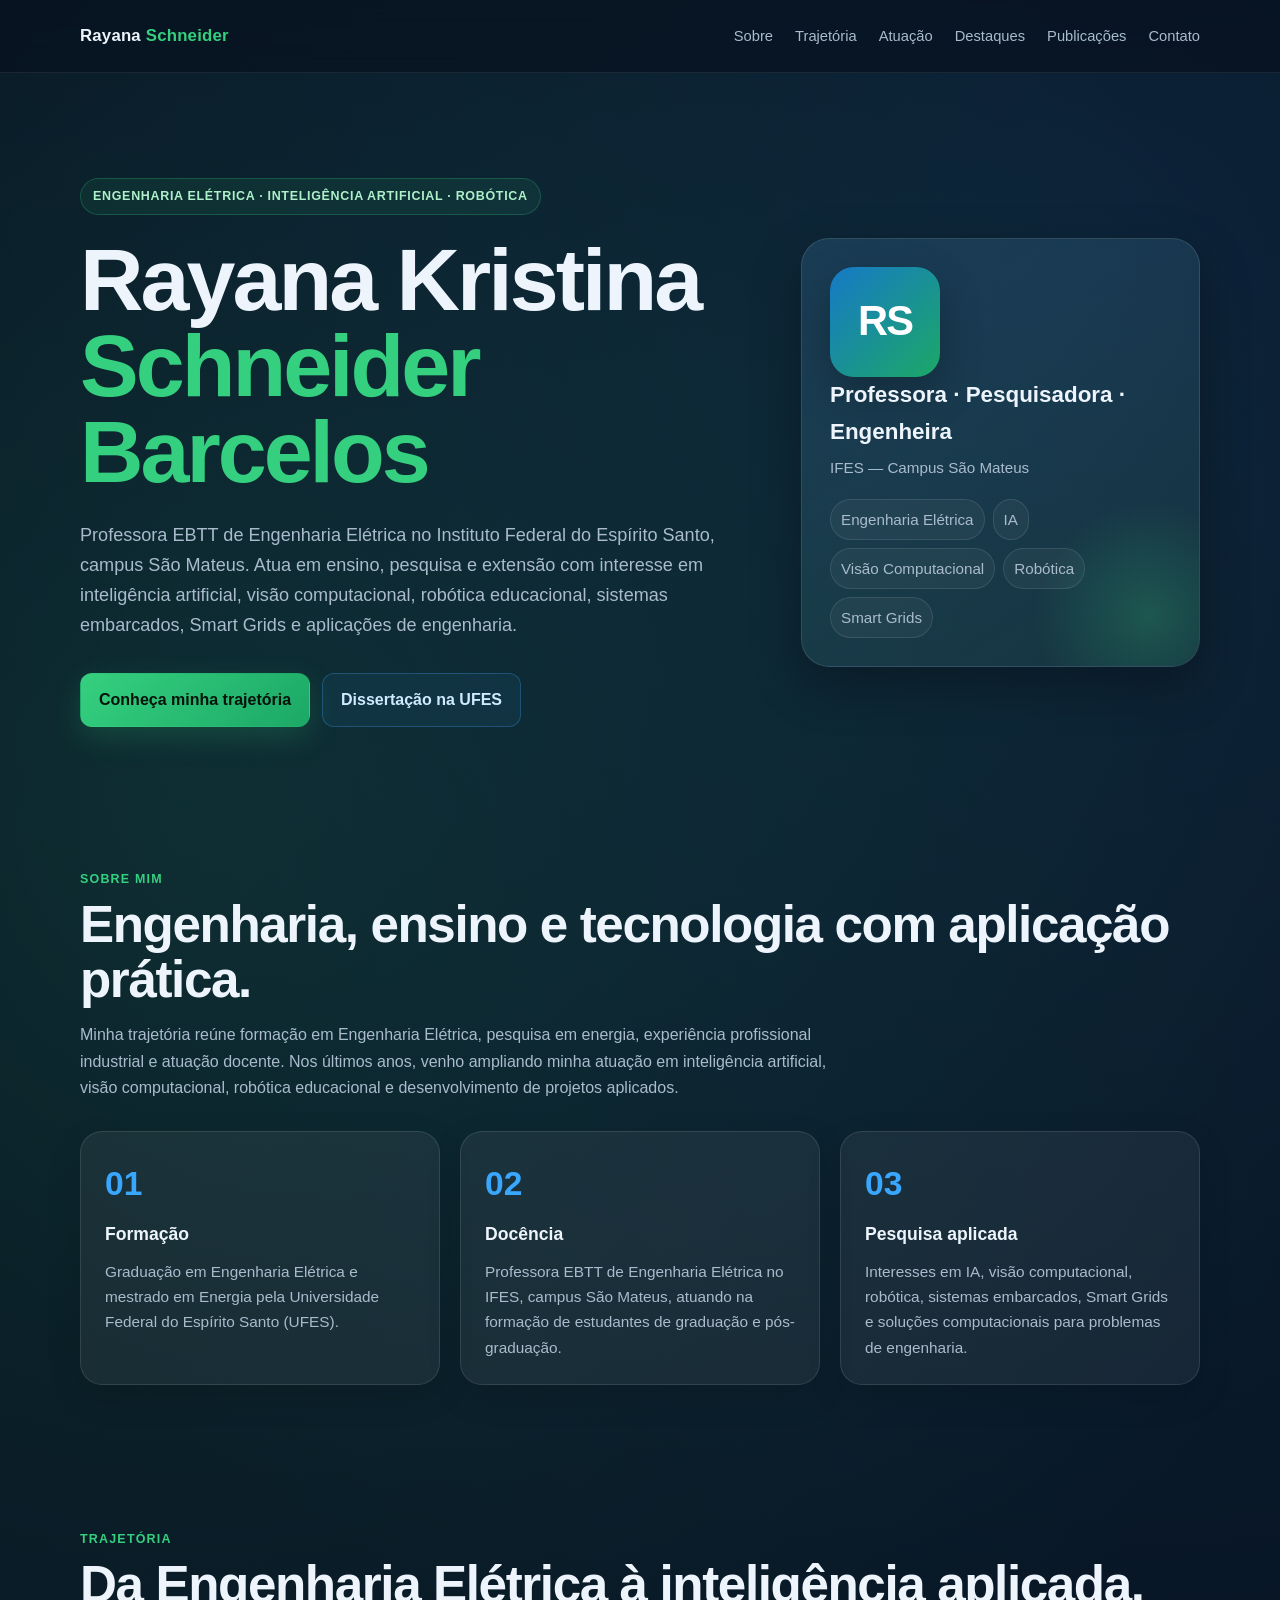
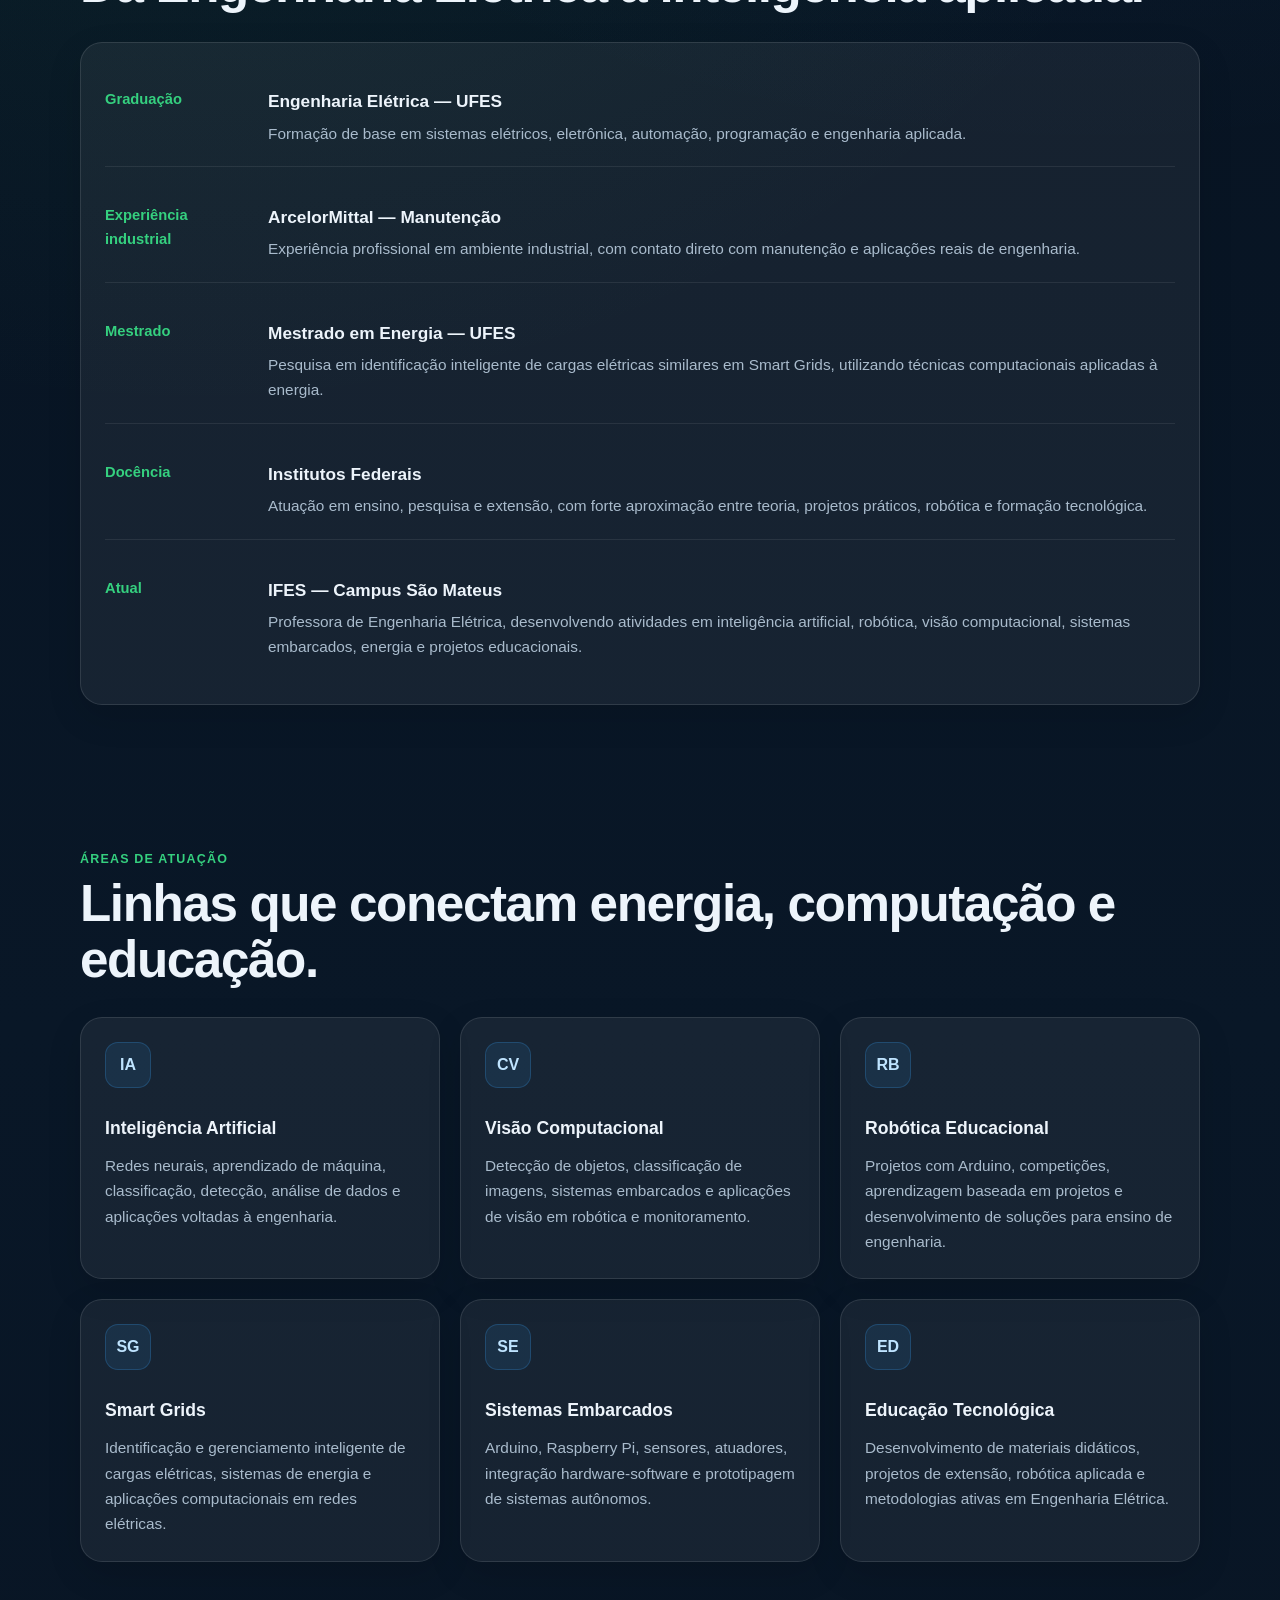
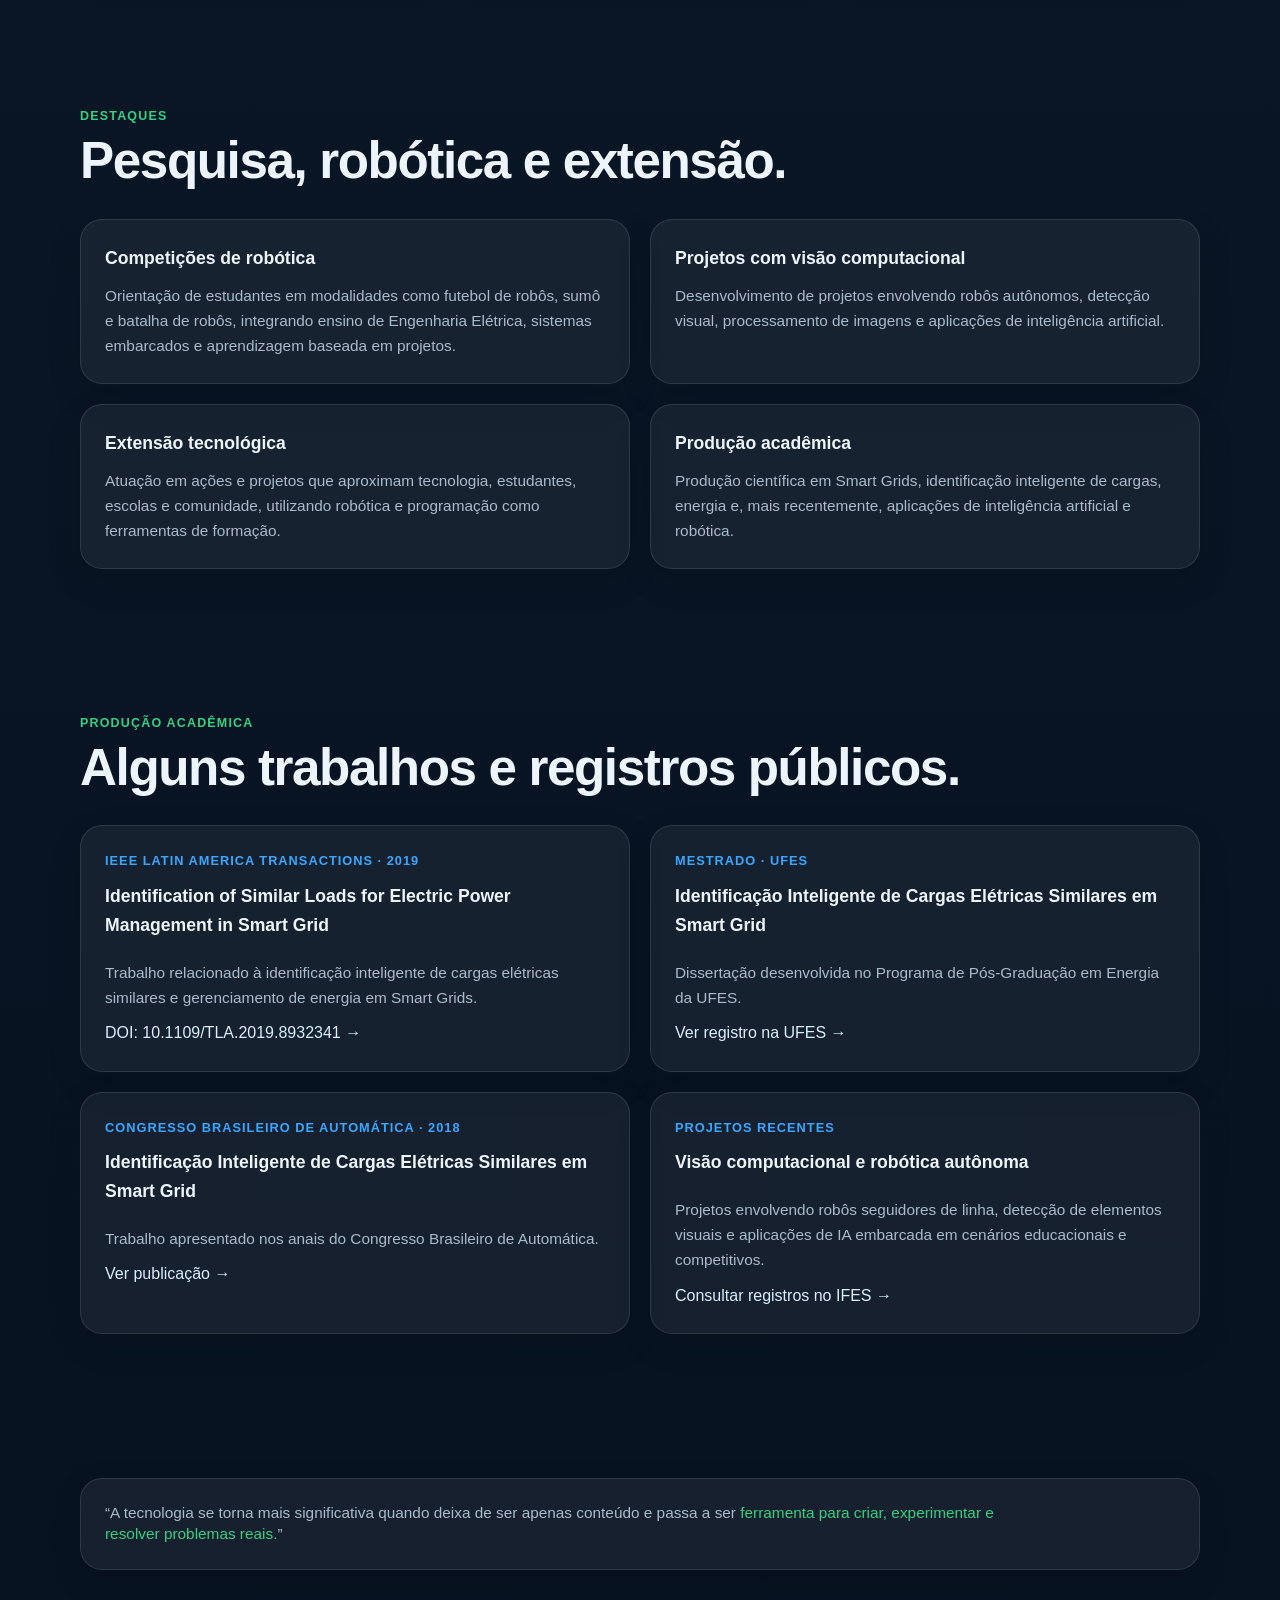
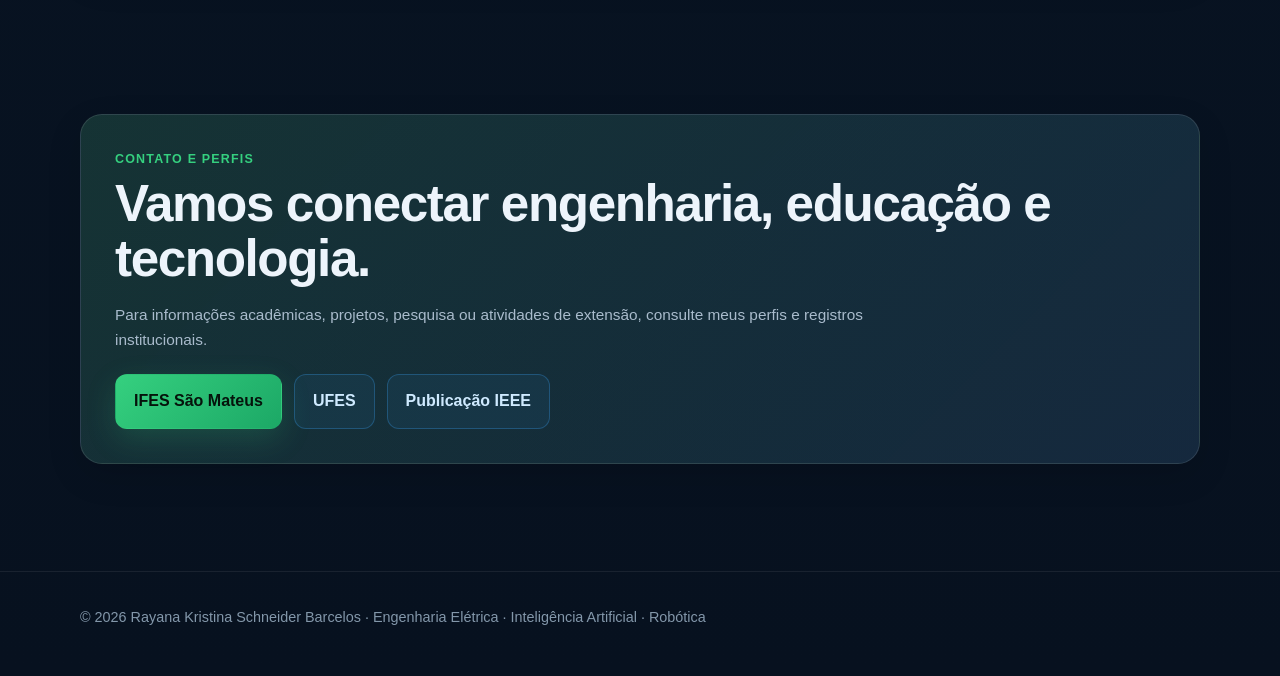
==== index.html @ 1c07622a "Publica página pessoal" ====
<!DOCTYPE html><html lang="pt-BR"><head><meta charset="UTF-8" /><meta name="viewport" content="width=device-width, initial-scale=1.0" /><meta name="description" content="Página profissional de Rayana Kristina Schneider Barcelos, professora e pesquisadora em Engenharia Elétrica, Inteligência Artificial, Robótica e Smart Grids." /><title>Rayana Schneider | Engenharia Elétrica, IA e Robótica</title><style> :root { --bg: #07111f; --bg-soft: #0c1b2d; --card: rgba(255,255,255,0.06); --border: rgba(255,255,255,0.11); --text: #edf4fb; --muted: #a9bbcc; --green: #35d07f; --green-dark: #1ca866; --blue: #3aa7ff; --blue-dark: #1679c7; --white: #ffffff; --shadow: 0 18px 50px rgba(0,0,0,.30); --radius: 22px; } * { box-sizing: border-box; margin: 0; padding: 0; scroll-behavior: smooth; } body { font-family: Inter, "Segoe UI", Arial, sans-serif; background: radial-gradient(circle at 15% 15%, rgba(53,208,127,.12), transparent 25%), radial-gradient(circle at 85% 5%, rgba(58,167,255,.12), transparent 28%), linear-gradient(180deg, #06101d 0%, #091727 48%, #07111f 100%); color: var(--text); line-height: 1.65; min-height: 100vh; } a { color: inherit; text-decoration: none; } .container { width: min(1120px, calc(100% - 40px)); margin: 0 auto; } nav { position: sticky; top: 0; z-index: 50; backdrop-filter: blur(14px); background: rgba(7,17,31,.72); border-bottom: 1px solid rgba(255,255,255,.08); } .nav-inner { min-height: 72px; display: flex; align-items: center; justify-content: space-between; gap: 28px; } .brand { font-weight: 800; letter-spacing: .2px; font-size: 1.05rem; } .brand span { color: var(--green); } .nav-links { display: flex; gap: 22px; flex-wrap: wrap; font-size: .92rem; color: var(--muted); } .nav-links a:hover { color: var(--white); } header { padding: 105px 0 70px; } .hero { display: grid; grid-template-columns: 1.25fr .75fr; gap: 56px; align-items: center; } .eyebrow { display: inline-flex; align-items: center; gap: 10px; padding: 7px 12px; border: 1px solid rgba(53,208,127,.25); background: rgba(53,208,127,.08); color: #aef0c9; border-radius: 999px; font-size: .78rem; letter-spacing: .7px; text-transform: uppercase; font-weight: 700; margin-bottom: 22px; } h1 { font-size: clamp(2.65rem, 7vw, 5.5rem); line-height: .98; letter-spacing: -3px; max-width: 900px; } h1 .accent { color: var(--green); } .hero p { font-size: 1.13rem; max-width: 760px; margin-top: 26px; color: var(--muted); } .hero-actions { display: flex; flex-wrap: wrap; gap: 12px; margin-top: 32px; } .btn { display: inline-flex; align-items: center; justify-content: center; gap: 9px; padding: 13px 18px; border-radius: 12px; font-weight: 700; transition: .25s ease; border: 1px solid transparent; } .btn-primary { background: linear-gradient(135deg, var(--green), var(--green-dark)); color: #05130b; box-shadow: 0 10px 30px rgba(53,208,127,.18); } .btn-primary:hover { transform: translateY(-2px); } .btn-secondary { border-color: rgba(58,167,255,.28); background: rgba(58,167,255,.07); color: #cfeaff; } .btn-secondary:hover { background: rgba(58,167,255,.12); } .hero-panel { min-height: 390px; border-radius: 28px; border: 1px solid var(--border); background: linear-gradient(150deg, rgba(58,167,255,.12), rgba(53,208,127,.06)), rgba(255,255,255,.035); box-shadow: var(--shadow); padding: 28px; display: flex; flex-direction: column; justify-content: space-between; overflow: hidden; position: relative; } .hero-panel::after { content: ""; position: absolute; width: 230px; height: 230px; border-radius: 50%; background: radial-gradient(circle, rgba(53,208,127,.22), transparent 70%); right: -65px; bottom: -65px; } .monogram { width: 110px; height: 110px; border-radius: 24px; display: grid; place-items: center; font-size: 2.6rem; font-weight: 900; letter-spacing: -2px; color: white; background: linear-gradient(135deg, var(--blue-dark), var(--green-dark)); box-shadow: 0 16px 40px rgba(0,0,0,.25); position: relative; z-index: 2; } .hero-meta { position: relative; z-index: 2; } .hero-meta strong { display: block; font-size: 1.4rem; margin-bottom: 4px; } .hero-meta span { color: var(--muted); font-size: .95rem; } .tag-row { display: flex; flex-wrap: wrap; gap: 8px; margin-top: 18px; } .tag { padding: 7px 10px; border-radius: 999px; border: 1px solid rgba(255,255,255,.1); background: rgba(255,255,255,.045); font-size: .8rem; color: #dfeaf2; } section { padding: 72px 0; } .section-head { margin-bottom: 30px; } .section-kicker { color: var(--green); font-weight: 800; text-transform: uppercase; font-size: .78rem; letter-spacing: 1.2px; } h2 { margin-top: 7px; font-size: clamp(2rem, 4vw, 3.4rem); line-height: 1.08; letter-spacing: -1.4px; } .section-intro { max-width: 780px; margin-top: 15px; color: var(--muted); } .grid-2 { display: grid; grid-template-columns: repeat(2, 1fr); gap: 20px; } .grid-3 { display: grid; grid-template-columns: repeat(3, 1fr); gap: 20px; } .card { border: 1px solid var(--border); background: var(--card); border-radius: var(--radius); padding: 24px; box-shadow: 0 12px 35px rgba(0,0,0,.12); } .card h3 { font-size: 1.1rem; margin-bottom: 10px; } .card p { color: var(--muted); font-size: .96rem; } .card .num { display: inline-block; font-size: 2.1rem; font-weight: 900; color: var(--blue); margin-bottom: 8px; } .timeline { display: grid; gap: 16px; position: relative; } .timeline-item { display: grid; grid-template-columns: 145px 1fr; gap: 18px; padding: 20px 0; border-bottom: 1px solid rgba(255,255,255,.08); } .timeline-item:last-child { border-bottom: none; } .timeline-year { color: var(--green); font-weight: 800; font-size: .92rem; } .timeline-content h3 { font-size: 1.08rem; margin-bottom: 5px; } .timeline-content p { color: var(--muted); } .feature { min-height: 225px; display: flex; flex-direction: column; justify-content: space-between; } .feature-icon { width: 46px; height: 46px; border-radius: 13px; display: grid; place-items: center; font-weight: 900; margin-bottom: 26px; background: rgba(58,167,255,.1); border: 1px solid rgba(58,167,255,.22); color: #bfe4ff; } .publication { display: flex; flex-direction: column; gap: 10px; } .publication .label { color: var(--blue); font-size: .8rem; font-weight: 800; text-transform: uppercase; letter-spacing: 1px; } .publication a { color: #d9efff; } .publication a:hover { color: var(--green); } .quote { font-size: clamp(1.4rem, 3vw, 2.2rem); line-height: 1.35; color: #e8f1f7; max-width: 900px; } .quote span { color: var(--green); } .contact-card { background: linear-gradient(135deg, rgba(53,208,127,.13), rgba(58,167,255,.10)), rgba(255,255,255,.04); padding: 34px; } .contact-links { display: flex; flex-wrap: wrap; gap: 12px; margin-top: 22px; } footer { padding: 34px 0 46px; color: #8397aa; font-size: .9rem; border-top: 1px solid rgba(255,255,255,.07); margin-top: 35px; } @media (max-width: 880px) { .hero, .grid-3, .grid-2 { grid-template-columns: 1fr; } .hero { gap: 28px; } .nav-links { display: none; } .timeline-item { grid-template-columns: 1fr; gap: 5px; } header { padding-top: 74px; } } @media (max-width: 520px) { .container { width: min(100% - 24px, 1120px); } h1 { letter-spacing: -2px; } .hero-panel { min-height: 340px; } .card, .contact-card { padding: 20px; } } </style></head><body><nav><div class="container nav-inner"><a class="brand" href="#inicio">Rayana <span>Schneider</span></a><div class="nav-links"><a href="#sobre">Sobre</a><a href="#trajetoria">Trajetória</a><a href="#atuacao">Atuação</a><a href="#destaques">Destaques</a><a href="#publicacoes">Publicações</a><a href="#contato">Contato</a></div></div></nav><header id="inicio"><div class="container hero"><div><div class="eyebrow">Engenharia Elétrica · Inteligência Artificial · Robótica</div><h1> Rayana Kristina<br /><span class="accent">Schneider Barcelos</span></h1><p> Professora EBTT de Engenharia Elétrica no Instituto Federal do Espírito Santo, campus São Mateus. Atua em ensino, pesquisa e extensão com interesse em inteligência artificial, visão computacional, robótica educacional, sistemas embarcados, Smart Grids e aplicações de engenharia. </p><div class="hero-actions"><a class="btn btn-primary" href="#sobre">Conheça minha trajetória</a><a class="btn btn-secondary" href="https://energia.ufes.br/pt-br/pos-graduacao/PPGEN/detalhes-da-tese?id=12253" target="_blank" rel="noopener"> Dissertação na UFES </a></div></div><aside class="hero-panel"><div class="monogram">RS</div><div class="hero-meta"><strong>Professora · Pesquisadora · Engenheira</strong><span>IFES — Campus São Mateus</span><div class="tag-row"><span class="tag">Engenharia Elétrica</span><span class="tag">IA</span><span class="tag">Visão Computacional</span><span class="tag">Robótica</span><span class="tag">Smart Grids</span></div></div></aside></div></header><main><section id="sobre"><div class="container"><div class="section-head"><div class="section-kicker">Sobre mim</div><h2>Engenharia, ensino e tecnologia com aplicação prática.</h2><p class="section-intro"> Minha trajetória reúne formação em Engenharia Elétrica, pesquisa em energia, experiência profissional industrial e atuação docente. Nos últimos anos, venho ampliando minha atuação em inteligência artificial, visão computacional, robótica educacional e desenvolvimento de projetos aplicados. </p></div><div class="grid-3"><div class="card"><span class="num">01</span><h3>Formação</h3><p> Graduação em Engenharia Elétrica e mestrado em Energia pela Universidade Federal do Espírito Santo (UFES). </p></div><div class="card"><span class="num">02</span><h3>Docência</h3><p> Professora EBTT de Engenharia Elétrica no IFES, campus São Mateus, atuando na formação de estudantes de graduação e pós-graduação. </p></div><div class="card"><span class="num">03</span><h3>Pesquisa aplicada</h3><p> Interesses em IA, visão computacional, robótica, sistemas embarcados, Smart Grids e soluções computacionais para problemas de engenharia. </p></div></div></div></section><section id="trajetoria"><div class="container"><div class="section-head"><div class="section-kicker">Trajetória</div><h2>Da Engenharia Elétrica à inteligência aplicada.</h2></div><div class="card"><div class="timeline"><div class="timeline-item"><div class="timeline-year">Graduação</div><div class="timeline-content"><h3>Engenharia Elétrica — UFES</h3><p> Formação de base em sistemas elétricos, eletrônica, automação, programação e engenharia aplicada. </p></div></div><div class="timeline-item"><div class="timeline-year">Experiência industrial</div><div class="timeline-content"><h3>ArcelorMittal — Manutenção</h3><p> Experiência profissional em ambiente industrial, com contato direto com manutenção e aplicações reais de engenharia. </p></div></div><div class="timeline-item"><div class="timeline-year">Mestrado</div><div class="timeline-content"><h3>Mestrado em Energia — UFES</h3><p> Pesquisa em identificação inteligente de cargas elétricas similares em Smart Grids, utilizando técnicas computacionais aplicadas à energia. </p></div></div><div class="timeline-item"><div class="timeline-year">Docência</div><div class="timeline-content"><h3>Institutos Federais</h3><p> Atuação em ensino, pesquisa e extensão, com forte aproximação entre teoria, projetos práticos, robótica e formação tecnológica. </p></div></div><div class="timeline-item"><div class="timeline-year">Atual</div><div class="timeline-content"><h3>IFES — Campus São Mateus</h3><p> Professora de Engenharia Elétrica, desenvolvendo atividades em inteligência artificial, robótica, visão computacional, sistemas embarcados, energia e projetos educacionais. </p></div></div></div></div></div></section><section id="atuacao"><div class="container"><div class="section-head"><div class="section-kicker">Áreas de atuação</div><h2>Linhas que conectam energia, computação e educação.</h2></div><div class="grid-3"><article class="card feature"><div><div class="feature-icon">IA</div><h3>Inteligência Artificial</h3><p> Redes neurais, aprendizado de máquina, classificação, detecção, análise de dados e aplicações voltadas à engenharia. </p></div></article><article class="card feature"><div><div class="feature-icon">CV</div><h3>Visão Computacional</h3><p> Detecção de objetos, classificação de imagens, sistemas embarcados e aplicações de visão em robótica e monitoramento. </p></div></article><article class="card feature"><div><div class="feature-icon">RB</div><h3>Robótica Educacional</h3><p> Projetos com Arduino, competições, aprendizagem baseada em projetos e desenvolvimento de soluções para ensino de engenharia. </p></div></article><article class="card feature"><div><div class="feature-icon">SG</div><h3>Smart Grids</h3><p> Identificação e gerenciamento inteligente de cargas elétricas, sistemas de energia e aplicações computacionais em redes elétricas. </p></div></article><article class="card feature"><div><div class="feature-icon">SE</div><h3>Sistemas Embarcados</h3><p> Arduino, Raspberry Pi, sensores, atuadores, integração hardware-software e prototipagem de sistemas autônomos. </p></div></article><article class="card feature"><div><div class="feature-icon">ED</div><h3>Educação Tecnológica</h3><p> Desenvolvimento de materiais didáticos, projetos de extensão, robótica aplicada e metodologias ativas em Engenharia Elétrica. </p></div></article></div></div></section><section id="destaques"><div class="container"><div class="section-head"><div class="section-kicker">Destaques</div><h2>Pesquisa, robótica e extensão.</h2></div><div class="grid-2"><div class="card"><h3>Competições de robótica</h3><p> Orientação de estudantes em modalidades como futebol de robôs, sumô e batalha de robôs, integrando ensino de Engenharia Elétrica, sistemas embarcados e aprendizagem baseada em projetos. </p></div><div class="card"><h3>Projetos com visão computacional</h3><p> Desenvolvimento de projetos envolvendo robôs autônomos, detecção visual, processamento de imagens e aplicações de inteligência artificial. </p></div><div class="card"><h3>Extensão tecnológica</h3><p> Atuação em ações e projetos que aproximam tecnologia, estudantes, escolas e comunidade, utilizando robótica e programação como ferramentas de formação. </p></div><div class="card"><h3>Produção acadêmica</h3><p> Produção científica em Smart Grids, identificação inteligente de cargas, energia e, mais recentemente, aplicações de inteligência artificial e robótica. </p></div></div></div></section><section id="publicacoes"><div class="container"><div class="section-head"><div class="section-kicker">Produção acadêmica</div><h2>Alguns trabalhos e registros públicos.</h2></div><div class="grid-2"><article class="card publication"><span class="label">IEEE Latin America Transactions · 2019</span><h3>Identification of Similar Loads for Electric Power Management in Smart Grid</h3><p> Trabalho relacionado à identificação inteligente de cargas elétricas similares e gerenciamento de energia em Smart Grids. </p><a href="https://doi.org/10.1109/TLA.2019.8932341" target="_blank" rel="noopener"> DOI: 10.1109/TLA.2019.8932341 → </a></article><article class="card publication"><span class="label">Mestrado · UFES</span><h3>Identificação Inteligente de Cargas Elétricas Similares em Smart Grid</h3><p> Dissertação desenvolvida no Programa de Pós-Graduação em Energia da UFES. </p><a href="https://energia.ufes.br/pt-br/pos-graduacao/PPGEN/detalhes-da-tese?id=12253" target="_blank" rel="noopener"> Ver registro na UFES → </a></article><article class="card publication"><span class="label">Congresso Brasileiro de Automática · 2018</span><h3>Identificação Inteligente de Cargas Elétricas Similares em Smart Grid</h3><p> Trabalho apresentado nos anais do Congresso Brasileiro de Automática. </p><a href="https://proceedings.conferentia.org/paper/CBA2018-0168" target="_blank" rel="noopener"> Ver publicação → </a></article><article class="card publication"><span class="label">Projetos recentes</span><h3>Visão computacional e robótica autônoma</h3><p> Projetos envolvendo robôs seguidores de linha, detecção de elementos visuais e aplicações de IA embarcada em cenários educacionais e competitivos. </p><a href="https://sigpesq.ifes.edu.br/publico/GrupoPesquisa.aspx?cod=218" target="_blank" rel="noopener"> Consultar registros no IFES → </a></article></div></div></section><section><div class="container"><div class="card"><p class="quote"> “A tecnologia se torna mais significativa quando deixa de ser apenas conteúdo e passa a ser <span>ferramenta para criar, experimentar e resolver problemas reais.</span>” </p></div></div></section><section id="contato"><div class="container"><div class="card contact-card"><div class="section-kicker">Contato e perfis</div><h2>Vamos conectar engenharia, educação e tecnologia.</h2><p class="section-intro"> Para informações acadêmicas, projetos, pesquisa ou atividades de extensão, consulte meus perfis e registros institucionais. </p><div class="contact-links"><a class="btn btn-primary" href="https://saomateus.ifes.edu.br/institucional-sm/784-docentes?showall=&start=4" target="_blank" rel="noopener"> IFES São Mateus </a><a class="btn btn-secondary" href="https://energia.ufes.br/pt-br/pos-graduacao/PPGEN/detalhes-da-tese?id=12253" target="_blank" rel="noopener"> UFES </a><a class="btn btn-secondary" href="https://doi.org/10.1109/TLA.2019.8932341" target="_blank" rel="noopener"> Publicação IEEE </a></div></div></div></section></main><footer><div class="container"> © 2026 Rayana Kristina Schneider Barcelos · Engenharia Elétrica · Inteligência Artificial · Robótica </div></footer></body></html>
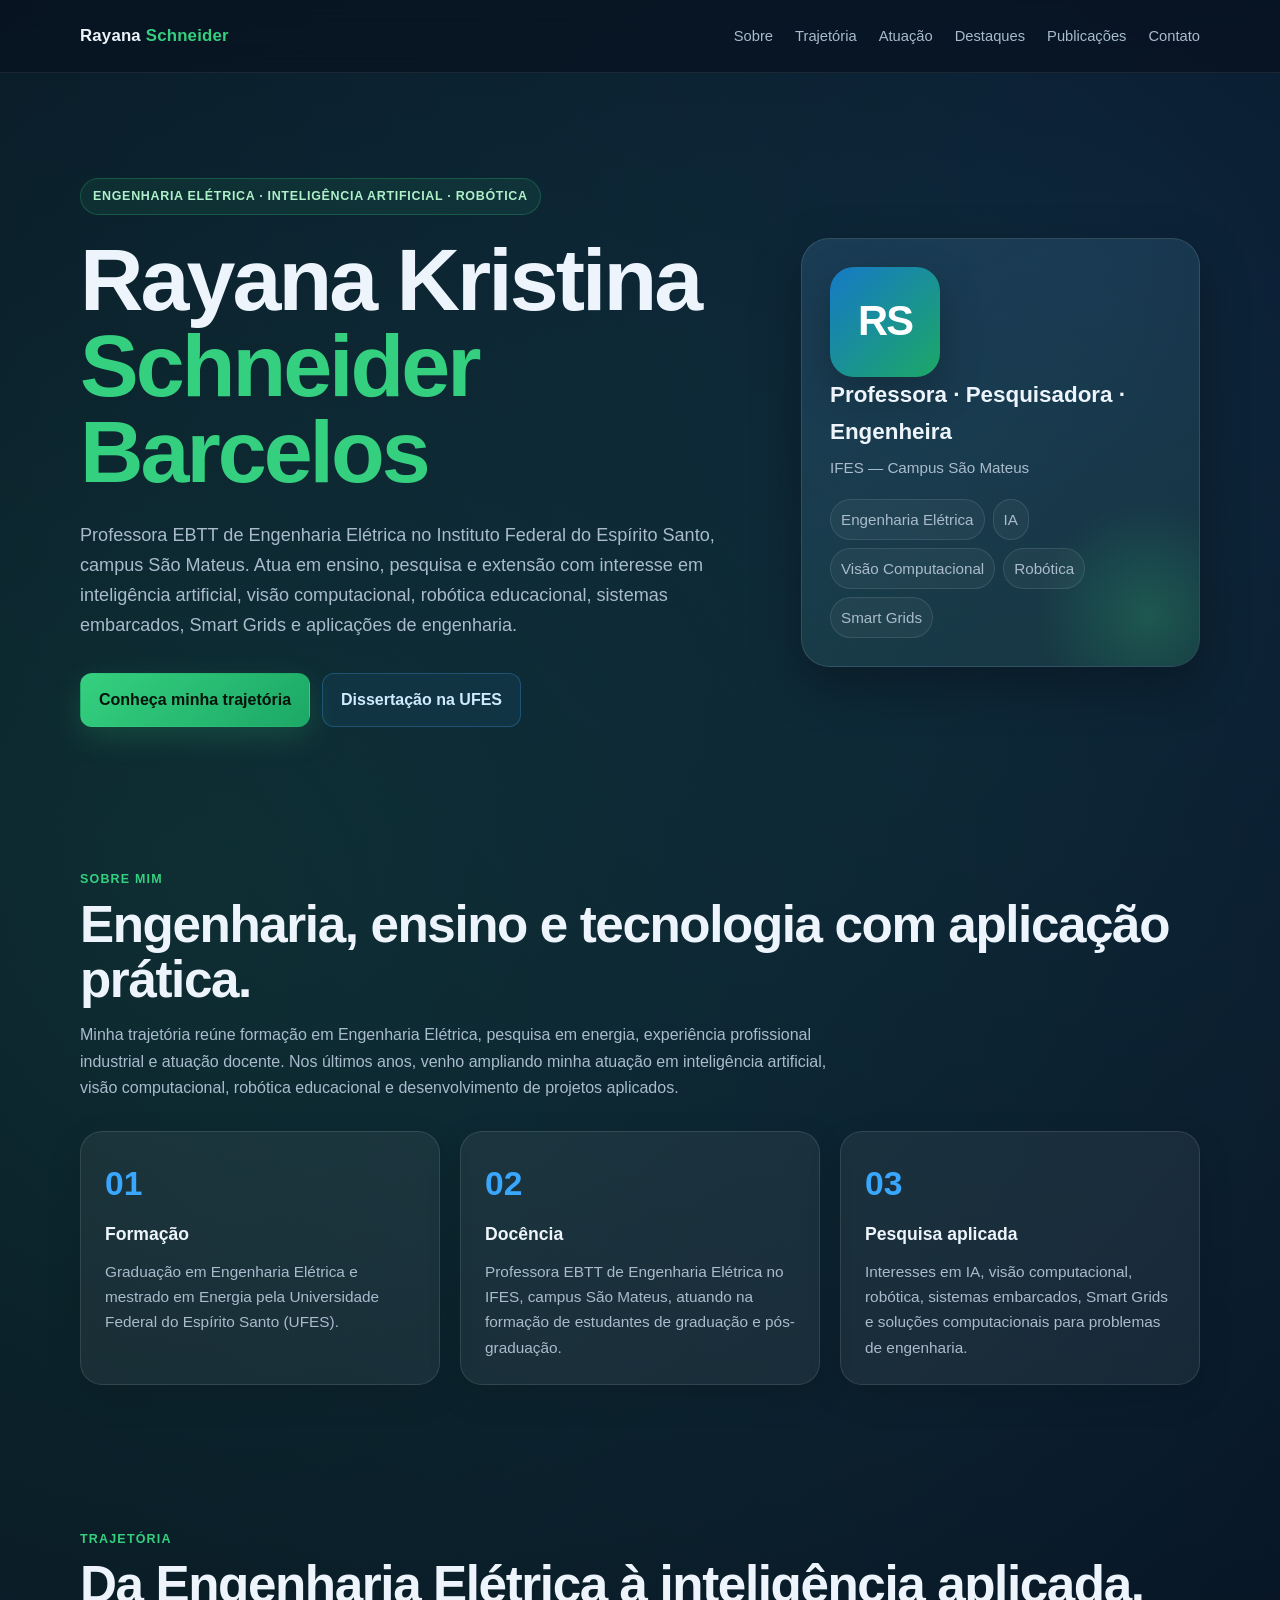
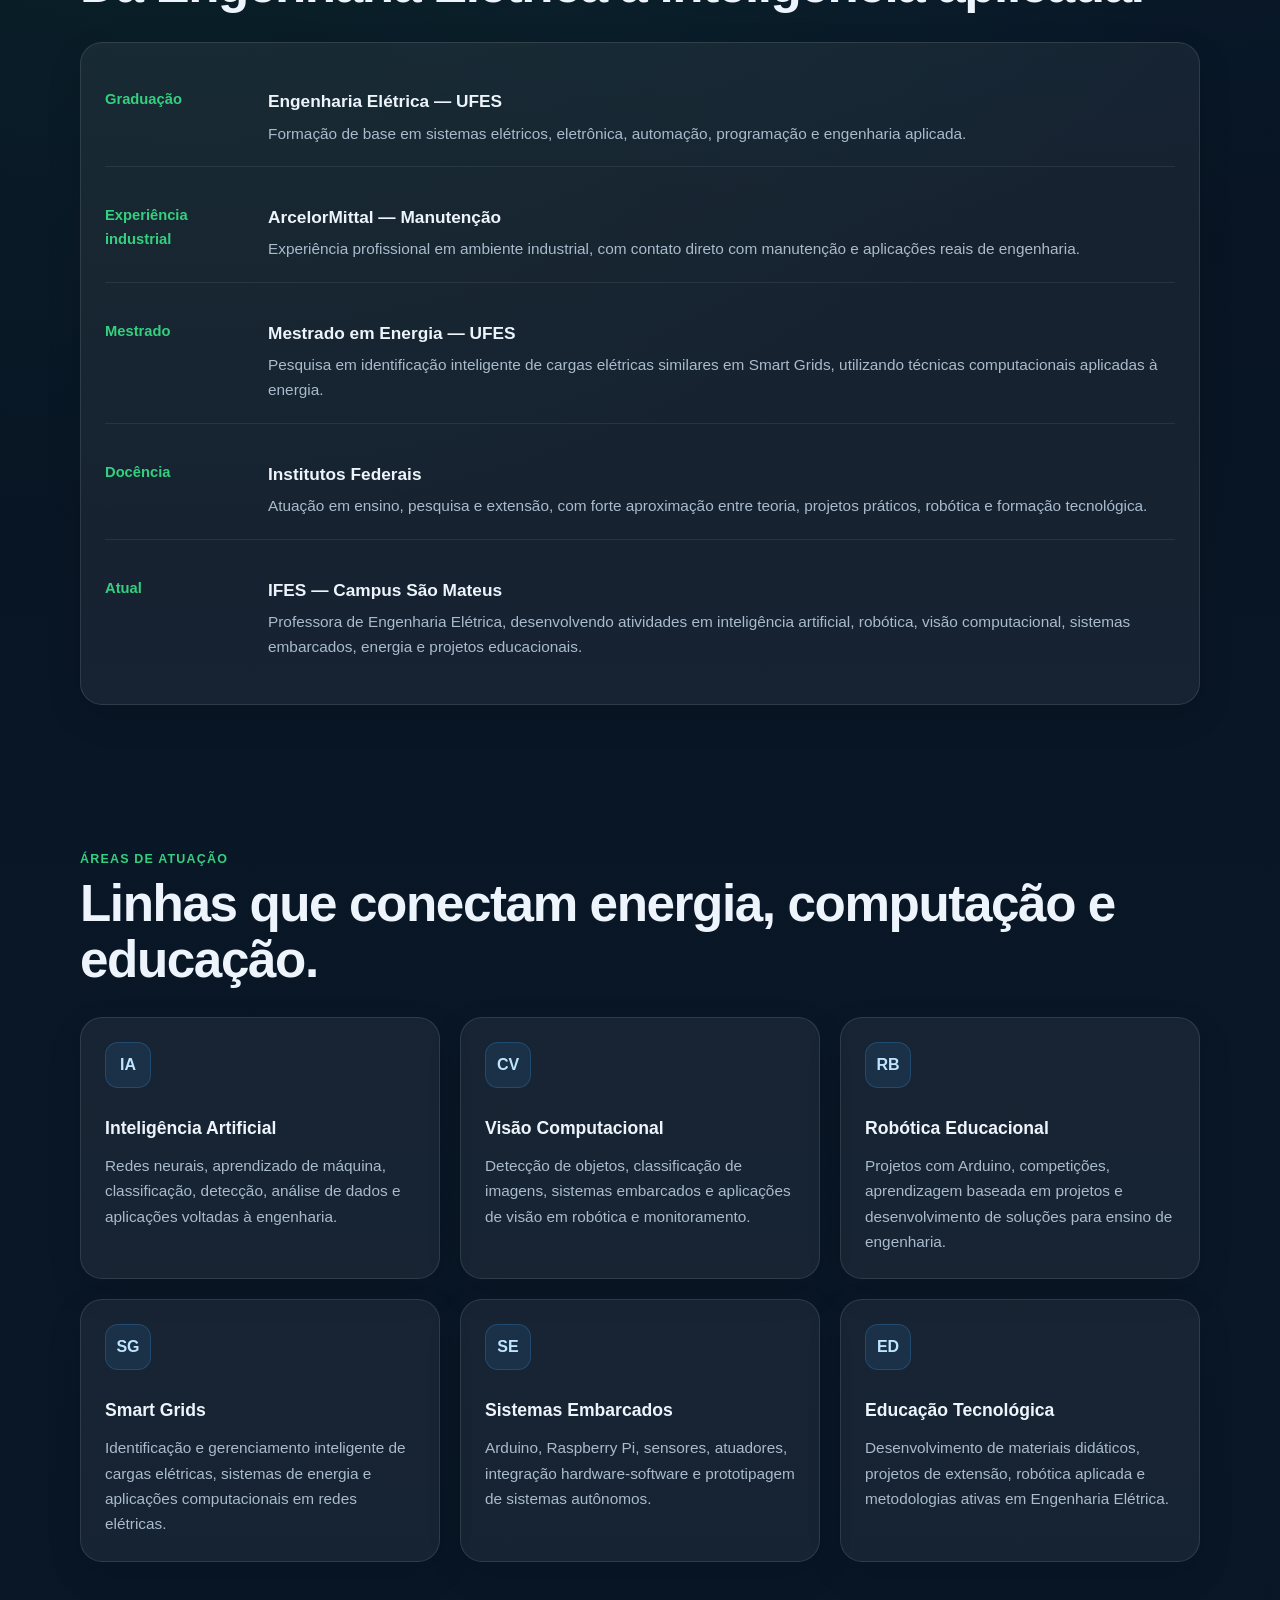
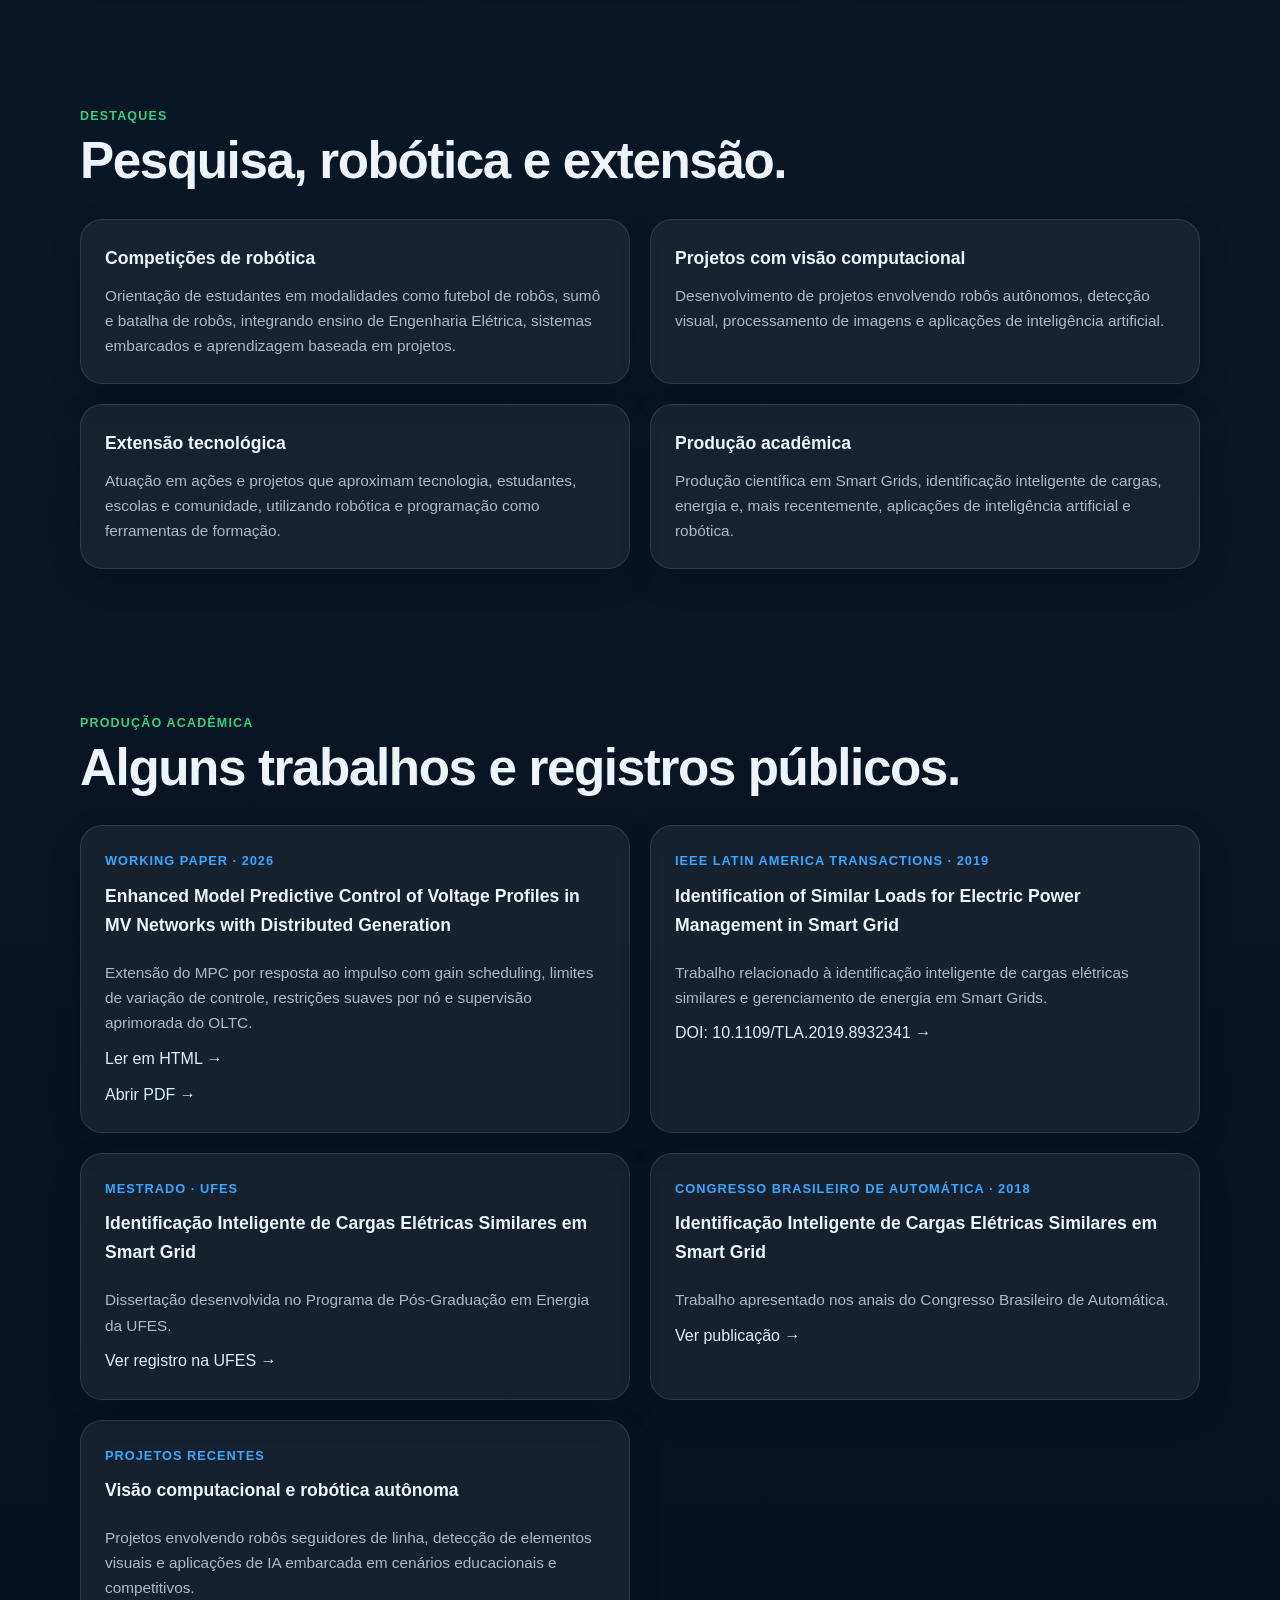
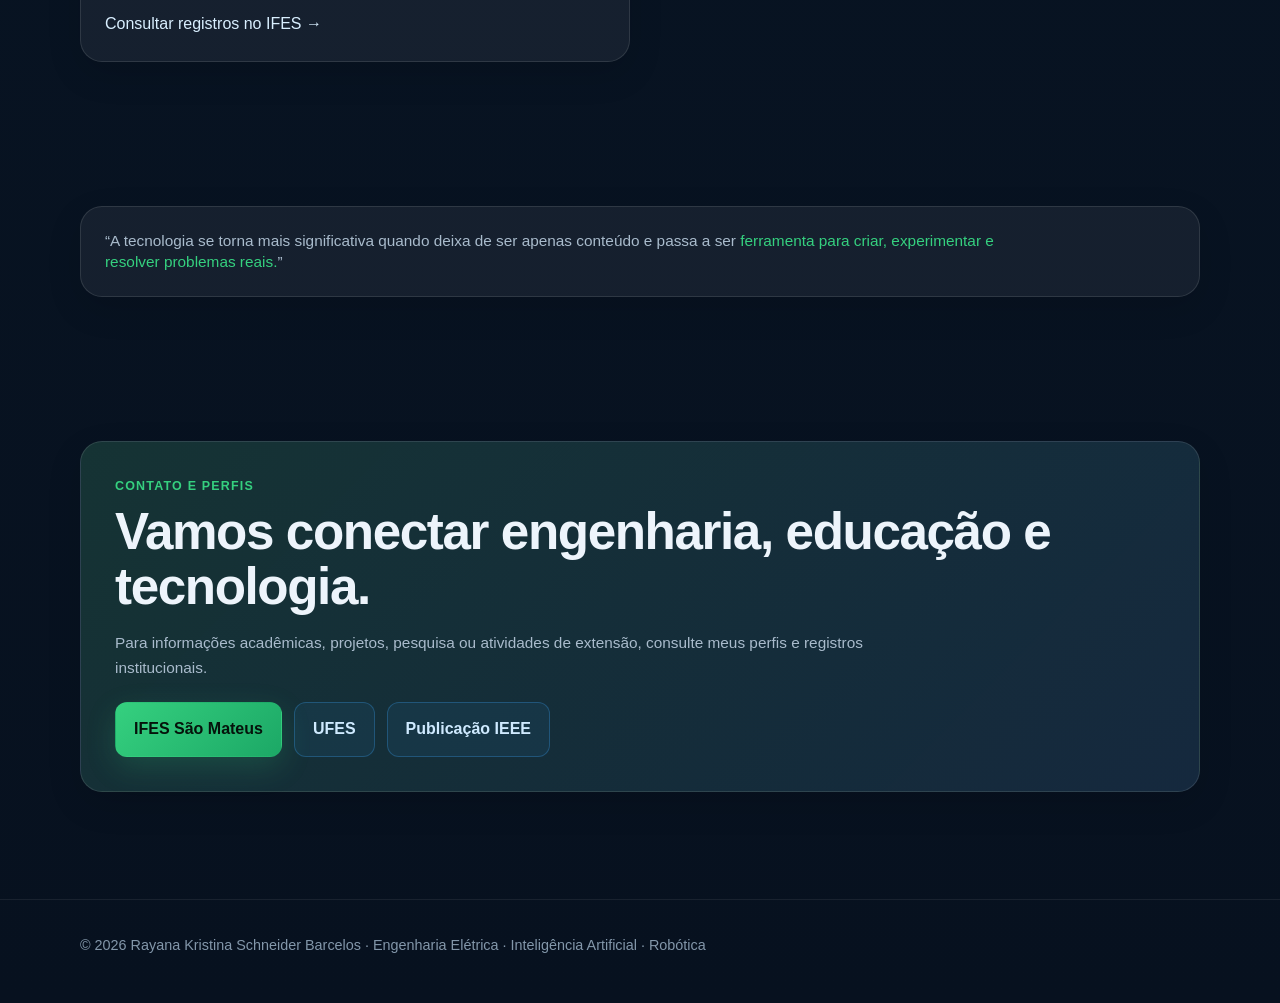
==== commit 3e3318b4: "Adiciona novo artigo de MPC à página principal" ====
--- a/index.html
+++ b/index.html
@@ -1 +1 @@
-<!DOCTYPE html><html lang="pt-BR"><head><meta charset="UTF-8" /><meta name="viewport" content="width=device-width, initial-scale=1.0" /><meta name="description" content="Página profissional de Rayana Kristina Schneider Barcelos, professora e pesquisadora em Engenharia Elétrica, Inteligência Artificial, Robótica e Smart Grids." /><title>Rayana Schneider | Engenharia Elétrica, IA e Robótica</title><style> :root { --bg: #07111f; --bg-soft: #0c1b2d; --card: rgba(255,255,255,0.06); --border: rgba(255,255,255,0.11); --text: #edf4fb; --muted: #a9bbcc; --green: #35d07f; --green-dark: #1ca866; --blue: #3aa7ff; --blue-dark: #1679c7; --white: #ffffff; --shadow: 0 18px 50px rgba(0,0,0,.30); --radius: 22px; } * { box-sizing: border-box; margin: 0; padding: 0; scroll-behavior: smooth; } body { font-family: Inter, "Segoe UI", Arial, sans-serif; background: radial-gradient(circle at 15% 15%, rgba(53,208,127,.12), transparent 25%), radial-gradient(circle at 85% 5%, rgba(58,167,255,.12), transparent 28%), linear-gradient(180deg, #06101d 0%, #091727 48%, #07111f 100%); color: var(--text); line-height: 1.65; min-height: 100vh; } a { color: inherit; text-decoration: none; } .container { width: min(1120px, calc(100% - 40px)); margin: 0 auto; } nav { position: sticky; top: 0; z-index: 50; backdrop-filter: blur(14px); background: rgba(7,17,31,.72); border-bottom: 1px solid rgba(255,255,255,.08); } .nav-inner { min-height: 72px; display: flex; align-items: center; justify-content: space-between; gap: 28px; } .brand { font-weight: 800; letter-spacing: .2px; font-size: 1.05rem; } .brand span { color: var(--green); } .nav-links { display: flex; gap: 22px; flex-wrap: wrap; font-size: .92rem; color: var(--muted); } .nav-links a:hover { color: var(--white); } header { padding: 105px 0 70px; } .hero { display: grid; grid-template-columns: 1.25fr .75fr; gap: 56px; align-items: center; } .eyebrow { display: inline-flex; align-items: center; gap: 10px; padding: 7px 12px; border: 1px solid rgba(53,208,127,.25); background: rgba(53,208,127,.08); color: #aef0c9; border-radius: 999px; font-size: .78rem; letter-spacing: .7px; text-transform: uppercase; font-weight: 700; margin-bottom: 22px; } h1 { font-size: clamp(2.65rem, 7vw, 5.5rem); line-height: .98; letter-spacing: -3px; max-width: 900px; } h1 .accent { color: var(--green); } .hero p { font-size: 1.13rem; max-width: 760px; margin-top: 26px; color: var(--muted); } .hero-actions { display: flex; flex-wrap: wrap; gap: 12px; margin-top: 32px; } .btn { display: inline-flex; align-items: center; justify-content: center; gap: 9px; padding: 13px 18px; border-radius: 12px; font-weight: 700; transition: .25s ease; border: 1px solid transparent; } .btn-primary { background: linear-gradient(135deg, var(--green), var(--green-dark)); color: #05130b; box-shadow: 0 10px 30px rgba(53,208,127,.18); } .btn-primary:hover { transform: translateY(-2px); } .btn-secondary { border-color: rgba(58,167,255,.28); background: rgba(58,167,255,.07); color: #cfeaff; } .btn-secondary:hover { background: rgba(58,167,255,.12); } .hero-panel { min-height: 390px; border-radius: 28px; border: 1px solid var(--border); background: linear-gradient(150deg, rgba(58,167,255,.12), rgba(53,208,127,.06)), rgba(255,255,255,.035); box-shadow: var(--shadow); padding: 28px; display: flex; flex-direction: column; justify-content: space-between; overflow: hidden; position: relative; } .hero-panel::after { content: ""; position: absolute; width: 230px; height: 230px; border-radius: 50%; background: radial-gradient(circle, rgba(53,208,127,.22), transparent 70%); right: -65px; bottom: -65px; } .monogram { width: 110px; height: 110px; border-radius: 24px; display: grid; place-items: center; font-size: 2.6rem; font-weight: 900; letter-spacing: -2px; color: white; background: linear-gradient(135deg, var(--blue-dark), var(--green-dark)); box-shadow: 0 16px 40px rgba(0,0,0,.25); position: relative; z-index: 2; } .hero-meta { position: relative; z-index: 2; } .hero-meta strong { display: block; font-size: 1.4rem; margin-bottom: 4px; } .hero-meta span { color: var(--muted); font-size: .95rem; } .tag-row { display: flex; flex-wrap: wrap; gap: 8px; margin-top: 18px; } .tag { padding: 7px 10px; border-radius: 999px; border: 1px solid rgba(255,255,255,.1); background: rgba(255,255,255,.045); font-size: .8rem; color: #dfeaf2; } section { padding: 72px 0; } .section-head { margin-bottom: 30px; } .section-kicker { color: var(--green); font-weight: 800; text-transform: uppercase; font-size: .78rem; letter-spacing: 1.2px; } h2 { margin-top: 7px; font-size: clamp(2rem, 4vw, 3.4rem); line-height: 1.08; letter-spacing: -1.4px; } .section-intro { max-width: 780px; margin-top: 15px; color: var(--muted); } .grid-2 { display: grid; grid-template-columns: repeat(2, 1fr); gap: 20px; } .grid-3 { display: grid; grid-template-columns: repeat(3, 1fr); gap: 20px; } .card { border: 1px solid var(--border); background: var(--card); border-radius: var(--radius); padding: 24px; box-shadow: 0 12px 35px rgba(0,0,0,.12); } .card h3 { font-size: 1.1rem; margin-bottom: 10px; } .card p { color: var(--muted); font-size: .96rem; } .card .num { display: inline-block; font-size: 2.1rem; font-weight: 900; color: var(--blue); margin-bottom: 8px; } .timeline { display: grid; gap: 16px; position: relative; } .timeline-item { display: grid; grid-template-columns: 145px 1fr; gap: 18px; padding: 20px 0; border-bottom: 1px solid rgba(255,255,255,.08); } .timeline-item:last-child { border-bottom: none; } .timeline-year { color: var(--green); font-weight: 800; font-size: .92rem; } .timeline-content h3 { font-size: 1.08rem; margin-bottom: 5px; } .timeline-content p { color: var(--muted); } .feature { min-height: 225px; display: flex; flex-direction: column; justify-content: space-between; } .feature-icon { width: 46px; height: 46px; border-radius: 13px; display: grid; place-items: center; font-weight: 900; margin-bottom: 26px; background: rgba(58,167,255,.1); border: 1px solid rgba(58,167,255,.22); color: #bfe4ff; } .publication { display: flex; flex-direction: column; gap: 10px; } .publication .label { color: var(--blue); font-size: .8rem; font-weight: 800; text-transform: uppercase; letter-spacing: 1px; } .publication a { color: #d9efff; } .publication a:hover { color: var(--green); } .quote { font-size: clamp(1.4rem, 3vw, 2.2rem); line-height: 1.35; color: #e8f1f7; max-width: 900px; } .quote span { color: var(--green); } .contact-card { background: linear-gradient(135deg, rgba(53,208,127,.13), rgba(58,167,255,.10)), rgba(255,255,255,.04); padding: 34px; } .contact-links { display: flex; flex-wrap: wrap; gap: 12px; margin-top: 22px; } footer { padding: 34px 0 46px; color: #8397aa; font-size: .9rem; border-top: 1px solid rgba(255,255,255,.07); margin-top: 35px; } @media (max-width: 880px) { .hero, .grid-3, .grid-2 { grid-template-columns: 1fr; } .hero { gap: 28px; } .nav-links { display: none; } .timeline-item { grid-template-columns: 1fr; gap: 5px; } header { padding-top: 74px; } } @media (max-width: 520px) { .container { width: min(100% - 24px, 1120px); } h1 { letter-spacing: -2px; } .hero-panel { min-height: 340px; } .card, .contact-card { padding: 20px; } } </style></head><body><nav><div class="container nav-inner"><a class="brand" href="#inicio">Rayana <span>Schneider</span></a><div class="nav-links"><a href="#sobre">Sobre</a><a href="#trajetoria">Trajetória</a><a href="#atuacao">Atuação</a><a href="#destaques">Destaques</a><a href="#publicacoes">Publicações</a><a href="#contato">Contato</a></div></div></nav><header id="inicio"><div class="container hero"><div><div class="eyebrow">Engenharia Elétrica · Inteligência Artificial · Robótica</div><h1> Rayana Kristina<br /><span class="accent">Schneider Barcelos</span></h1><p> Professora EBTT de Engenharia Elétrica no Instituto Federal do Espírito Santo, campus São Mateus. Atua em ensino, pesquisa e extensão com interesse em inteligência artificial, visão computacional, robótica educacional, sistemas embarcados, Smart Grids e aplicações de engenharia. </p><div class="hero-actions"><a class="btn btn-primary" href="#sobre">Conheça minha trajetória</a><a class="btn btn-secondary" href="https://energia.ufes.br/pt-br/pos-graduacao/PPGEN/detalhes-da-tese?id=12253" target="_blank" rel="noopener"> Dissertação na UFES </a></div></div><aside class="hero-panel"><div class="monogram">RS</div><div class="hero-meta"><strong>Professora · Pesquisadora · Engenheira</strong><span>IFES — Campus São Mateus</span><div class="tag-row"><span class="tag">Engenharia Elétrica</span><span class="tag">IA</span><span class="tag">Visão Computacional</span><span class="tag">Robótica</span><span class="tag">Smart Grids</span></div></div></aside></div></header><main><section id="sobre"><div class="container"><div class="section-head"><div class="section-kicker">Sobre mim</div><h2>Engenharia, ensino e tecnologia com aplicação prática.</h2><p class="section-intro"> Minha trajetória reúne formação em Engenharia Elétrica, pesquisa em energia, experiência profissional industrial e atuação docente. Nos últimos anos, venho ampliando minha atuação em inteligência artificial, visão computacional, robótica educacional e desenvolvimento de projetos aplicados. </p></div><div class="grid-3"><div class="card"><span class="num">01</span><h3>Formação</h3><p> Graduação em Engenharia Elétrica e mestrado em Energia pela Universidade Federal do Espírito Santo (UFES). </p></div><div class="card"><span class="num">02</span><h3>Docência</h3><p> Professora EBTT de Engenharia Elétrica no IFES, campus São Mateus, atuando na formação de estudantes de graduação e pós-graduação. </p></div><div class="card"><span class="num">03</span><h3>Pesquisa aplicada</h3><p> Interesses em IA, visão computacional, robótica, sistemas embarcados, Smart Grids e soluções computacionais para problemas de engenharia. </p></div></div></div></section><section id="trajetoria"><div class="container"><div class="section-head"><div class="section-kicker">Trajetória</div><h2>Da Engenharia Elétrica à inteligência aplicada.</h2></div><div class="card"><div class="timeline"><div class="timeline-item"><div class="timeline-year">Graduação</div><div class="timeline-content"><h3>Engenharia Elétrica — UFES</h3><p> Formação de base em sistemas elétricos, eletrônica, automação, programação e engenharia aplicada. </p></div></div><div class="timeline-item"><div class="timeline-year">Experiência industrial</div><div class="timeline-content"><h3>ArcelorMittal — Manutenção</h3><p> Experiência profissional em ambiente industrial, com contato direto com manutenção e aplicações reais de engenharia. </p></div></div><div class="timeline-item"><div class="timeline-year">Mestrado</div><div class="timeline-content"><h3>Mestrado em Energia — UFES</h3><p> Pesquisa em identificação inteligente de cargas elétricas similares em Smart Grids, utilizando técnicas computacionais aplicadas à energia. </p></div></div><div class="timeline-item"><div class="timeline-year">Docência</div><div class="timeline-content"><h3>Institutos Federais</h3><p> Atuação em ensino, pesquisa e extensão, com forte aproximação entre teoria, projetos práticos, robótica e formação tecnológica. </p></div></div><div class="timeline-item"><div class="timeline-year">Atual</div><div class="timeline-content"><h3>IFES — Campus São Mateus</h3><p> Professora de Engenharia Elétrica, desenvolvendo atividades em inteligência artificial, robótica, visão computacional, sistemas embarcados, energia e projetos educacionais. </p></div></div></div></div></div></section><section id="atuacao"><div class="container"><div class="section-head"><div class="section-kicker">Áreas de atuação</div><h2>Linhas que conectam energia, computação e educação.</h2></div><div class="grid-3"><article class="card feature"><div><div class="feature-icon">IA</div><h3>Inteligência Artificial</h3><p> Redes neurais, aprendizado de máquina, classificação, detecção, análise de dados e aplicações voltadas à engenharia. </p></div></article><article class="card feature"><div><div class="feature-icon">CV</div><h3>Visão Computacional</h3><p> Detecção de objetos, classificação de imagens, sistemas embarcados e aplicações de visão em robótica e monitoramento. </p></div></article><article class="card feature"><div><div class="feature-icon">RB</div><h3>Robótica Educacional</h3><p> Projetos com Arduino, competições, aprendizagem baseada em projetos e desenvolvimento de soluções para ensino de engenharia. </p></div></article><article class="card feature"><div><div class="feature-icon">SG</div><h3>Smart Grids</h3><p> Identificação e gerenciamento inteligente de cargas elétricas, sistemas de energia e aplicações computacionais em redes elétricas. </p></div></article><article class="card feature"><div><div class="feature-icon">SE</div><h3>Sistemas Embarcados</h3><p> Arduino, Raspberry Pi, sensores, atuadores, integração hardware-software e prototipagem de sistemas autônomos. </p></div></article><article class="card feature"><div><div class="feature-icon">ED</div><h3>Educação Tecnológica</h3><p> Desenvolvimento de materiais didáticos, projetos de extensão, robótica aplicada e metodologias ativas em Engenharia Elétrica. </p></div></article></div></div></section><section id="destaques"><div class="container"><div class="section-head"><div class="section-kicker">Destaques</div><h2>Pesquisa, robótica e extensão.</h2></div><div class="grid-2"><div class="card"><h3>Competições de robótica</h3><p> Orientação de estudantes em modalidades como futebol de robôs, sumô e batalha de robôs, integrando ensino de Engenharia Elétrica, sistemas embarcados e aprendizagem baseada em projetos. </p></div><div class="card"><h3>Projetos com visão computacional</h3><p> Desenvolvimento de projetos envolvendo robôs autônomos, detecção visual, processamento de imagens e aplicações de inteligência artificial. </p></div><div class="card"><h3>Extensão tecnológica</h3><p> Atuação em ações e projetos que aproximam tecnologia, estudantes, escolas e comunidade, utilizando robótica e programação como ferramentas de formação. </p></div><div class="card"><h3>Produção acadêmica</h3><p> Produção científica em Smart Grids, identificação inteligente de cargas, energia e, mais recentemente, aplicações de inteligência artificial e robótica. </p></div></div></div></section><section id="publicacoes"><div class="container"><div class="section-head"><div class="section-kicker">Produção acadêmica</div><h2>Alguns trabalhos e registros públicos.</h2></div><div class="grid-2"><article class="card publication"><span class="label">IEEE Latin America Transactions · 2019</span><h3>Identification of Similar Loads for Electric Power Management in Smart Grid</h3><p> Trabalho relacionado à identificação inteligente de cargas elétricas similares e gerenciamento de energia em Smart Grids. </p><a href="https://doi.org/10.1109/TLA.2019.8932341" target="_blank" rel="noopener"> DOI: 10.1109/TLA.2019.8932341 → </a></article><article class="card publication"><span class="label">Mestrado · UFES</span><h3>Identificação Inteligente de Cargas Elétricas Similares em Smart Grid</h3><p> Dissertação desenvolvida no Programa de Pós-Graduação em Energia da UFES. </p><a href="https://energia.ufes.br/pt-br/pos-graduacao/PPGEN/detalhes-da-tese?id=12253" target="_blank" rel="noopener"> Ver registro na UFES → </a></article><article class="card publication"><span class="label">Congresso Brasileiro de Automática · 2018</span><h3>Identificação Inteligente de Cargas Elétricas Similares em Smart Grid</h3><p> Trabalho apresentado nos anais do Congresso Brasileiro de Automática. </p><a href="https://proceedings.conferentia.org/paper/CBA2018-0168" target="_blank" rel="noopener"> Ver publicação → </a></article><article class="card publication"><span class="label">Projetos recentes</span><h3>Visão computacional e robótica autônoma</h3><p> Projetos envolvendo robôs seguidores de linha, detecção de elementos visuais e aplicações de IA embarcada em cenários educacionais e competitivos. </p><a href="https://sigpesq.ifes.edu.br/publico/GrupoPesquisa.aspx?cod=218" target="_blank" rel="noopener"> Consultar registros no IFES → </a></article></div></div></section><section><div class="container"><div class="card"><p class="quote"> “A tecnologia se torna mais significativa quando deixa de ser apenas conteúdo e passa a ser <span>ferramenta para criar, experimentar e resolver problemas reais.</span>” </p></div></div></section><section id="contato"><div class="container"><div class="card contact-card"><div class="section-kicker">Contato e perfis</div><h2>Vamos conectar engenharia, educação e tecnologia.</h2><p class="section-intro"> Para informações acadêmicas, projetos, pesquisa ou atividades de extensão, consulte meus perfis e registros institucionais. </p><div class="contact-links"><a class="btn btn-primary" href="https://saomateus.ifes.edu.br/institucional-sm/784-docentes?showall=&start=4" target="_blank" rel="noopener"> IFES São Mateus </a><a class="btn btn-secondary" href="https://energia.ufes.br/pt-br/pos-graduacao/PPGEN/detalhes-da-tese?id=12253" target="_blank" rel="noopener"> UFES </a><a class="btn btn-secondary" href="https://doi.org/10.1109/TLA.2019.8932341" target="_blank" rel="noopener"> Publicação IEEE </a></div></div></div></section></main><footer><div class="container"> © 2026 Rayana Kristina Schneider Barcelos · Engenharia Elétrica · Inteligência Artificial · Robótica </div></footer></body></html>+<!DOCTYPE html><html lang="pt-BR"><head><meta charset="UTF-8" /><meta name="viewport" content="width=device-width, initial-scale=1.0" /><meta name="description" content="Página profissional de Rayana Kristina Schneider Barcelos, professora e pesquisadora em Engenharia Elétrica, Inteligência Artificial, Robótica e Smart Grids." /><title>Rayana Schneider | Engenharia Elétrica, IA e Robótica</title><style> :root { --bg: #07111f; --bg-soft: #0c1b2d; --card: rgba(255,255,255,0.06); --border: rgba(255,255,255,0.11); --text: #edf4fb; --muted: #a9bbcc; --green: #35d07f; --green-dark: #1ca866; --blue: #3aa7ff; --blue-dark: #1679c7; --white: #ffffff; --shadow: 0 18px 50px rgba(0,0,0,.30); --radius: 22px; } * { box-sizing: border-box; margin: 0; padding: 0; scroll-behavior: smooth; } body { font-family: Inter, "Segoe UI", Arial, sans-serif; background: radial-gradient(circle at 15% 15%, rgba(53,208,127,.12), transparent 25%), radial-gradient(circle at 85% 5%, rgba(58,167,255,.12), transparent 28%), linear-gradient(180deg, #06101d 0%, #091727 48%, #07111f 100%); color: var(--text); line-height: 1.65; min-height: 100vh; } a { color: inherit; text-decoration: none; } .container { width: min(1120px, calc(100% - 40px)); margin: 0 auto; } nav { position: sticky; top: 0; z-index: 50; backdrop-filter: blur(14px); background: rgba(7,17,31,.72); border-bottom: 1px solid rgba(255,255,255,.08); } .nav-inner { min-height: 72px; display: flex; align-items: center; justify-content: space-between; gap: 28px; } .brand { font-weight: 800; letter-spacing: .2px; font-size: 1.05rem; } .brand span { color: var(--green); } .nav-links { display: flex; gap: 22px; flex-wrap: wrap; font-size: .92rem; color: var(--muted); } .nav-links a:hover { color: var(--white); } header { padding: 105px 0 70px; } .hero { display: grid; grid-template-columns: 1.25fr .75fr; gap: 56px; align-items: center; } .eyebrow { display: inline-flex; align-items: center; gap: 10px; padding: 7px 12px; border: 1px solid rgba(53,208,127,.25); background: rgba(53,208,127,.08); color: #aef0c9; border-radius: 999px; font-size: .78rem; letter-spacing: .7px; text-transform: uppercase; font-weight: 700; margin-bottom: 22px; } h1 { font-size: clamp(2.65rem, 7vw, 5.5rem); line-height: .98; letter-spacing: -3px; max-width: 900px; } h1 .accent { color: var(--green); } .hero p { font-size: 1.13rem; max-width: 760px; margin-top: 26px; color: var(--muted); } .hero-actions { display: flex; flex-wrap: wrap; gap: 12px; margin-top: 32px; } .btn { display: inline-flex; align-items: center; justify-content: center; gap: 9px; padding: 13px 18px; border-radius: 12px; font-weight: 700; transition: .25s ease; border: 1px solid transparent; } .btn-primary { background: linear-gradient(135deg, var(--green), var(--green-dark)); color: #05130b; box-shadow: 0 10px 30px rgba(53,208,127,.18); } .btn-primary:hover { transform: translateY(-2px); } .btn-secondary { border-color: rgba(58,167,255,.28); background: rgba(58,167,255,.07); color: #cfeaff; } .btn-secondary:hover { background: rgba(58,167,255,.12); } .hero-panel { min-height: 390px; border-radius: 28px; border: 1px solid var(--border); background: linear-gradient(150deg, rgba(58,167,255,.12), rgba(53,208,127,.06)), rgba(255,255,255,.035); box-shadow: var(--shadow); padding: 28px; display: flex; flex-direction: column; justify-content: space-between; overflow: hidden; position: relative; } .hero-panel::after { content: ""; position: absolute; width: 230px; height: 230px; border-radius: 50%; background: radial-gradient(circle, rgba(53,208,127,.22), transparent 70%); right: -65px; bottom: -65px; } .monogram { width: 110px; height: 110px; border-radius: 24px; display: grid; place-items: center; font-size: 2.6rem; font-weight: 900; letter-spacing: -2px; color: white; background: linear-gradient(135deg, var(--blue-dark), var(--green-dark)); box-shadow: 0 16px 40px rgba(0,0,0,.25); position: relative; z-index: 2; } .hero-meta { position: relative; z-index: 2; } .hero-meta strong { display: block; font-size: 1.4rem; margin-bottom: 4px; } .hero-meta span { color: var(--muted); font-size: .95rem; } .tag-row { display: flex; flex-wrap: wrap; gap: 8px; margin-top: 18px; } .tag { padding: 7px 10px; border-radius: 999px; border: 1px solid rgba(255,255,255,.1); background: rgba(255,255,255,.045); font-size: .8rem; color: #dfeaf2; } section { padding: 72px 0; } .section-head { margin-bottom: 30px; } .section-kicker { color: var(--green); font-weight: 800; text-transform: uppercase; font-size: .78rem; letter-spacing: 1.2px; } h2 { margin-top: 7px; font-size: clamp(2rem, 4vw, 3.4rem); line-height: 1.08; letter-spacing: -1.4px; } .section-intro { max-width: 780px; margin-top: 15px; color: var(--muted); } .grid-2 { display: grid; grid-template-columns: repeat(2, 1fr); gap: 20px; } .grid-3 { display: grid; grid-template-columns: repeat(3, 1fr); gap: 20px; } .card { border: 1px solid var(--border); background: var(--card); border-radius: var(--radius); padding: 24px; box-shadow: 0 12px 35px rgba(0,0,0,.12); } .card h3 { font-size: 1.1rem; margin-bottom: 10px; } .card p { color: var(--muted); font-size: .96rem; } .card .num { display: inline-block; font-size: 2.1rem; font-weight: 900; color: var(--blue); margin-bottom: 8px; } .timeline { display: grid; gap: 16px; position: relative; } .timeline-item { display: grid; grid-template-columns: 145px 1fr; gap: 18px; padding: 20px 0; border-bottom: 1px solid rgba(255,255,255,.08); } .timeline-item:last-child { border-bottom: none; } .timeline-year { color: var(--green); font-weight: 800; font-size: .92rem; } .timeline-content h3 { font-size: 1.08rem; margin-bottom: 5px; } .timeline-content p { color: var(--muted); } .feature { min-height: 225px; display: flex; flex-direction: column; justify-content: space-between; } .feature-icon { width: 46px; height: 46px; border-radius: 13px; display: grid; place-items: center; font-weight: 900; margin-bottom: 26px; background: rgba(58,167,255,.1); border: 1px solid rgba(58,167,255,.22); color: #bfe4ff; } .publication { display: flex; flex-direction: column; gap: 10px; } .publication .label { color: var(--blue); font-size: .8rem; font-weight: 800; text-transform: uppercase; letter-spacing: 1px; } .publication a { color: #d9efff; } .publication a:hover { color: var(--green); } .quote { font-size: clamp(1.4rem, 3vw, 2.2rem); line-height: 1.35; color: #e8f1f7; max-width: 900px; } .quote span { color: var(--green); } .contact-card { background: linear-gradient(135deg, rgba(53,208,127,.13), rgba(58,167,255,.10)), rgba(255,255,255,.04); padding: 34px; } .contact-links { display: flex; flex-wrap: wrap; gap: 12px; margin-top: 22px; } footer { padding: 34px 0 46px; color: #8397aa; font-size: .9rem; border-top: 1px solid rgba(255,255,255,.07); margin-top: 35px; } @media (max-width: 880px) { .hero, .grid-3, .grid-2 { grid-template-columns: 1fr; } .hero { gap: 28px; } .nav-links { display: none; } .timeline-item { grid-template-columns: 1fr; gap: 5px; } header { padding-top: 74px; } } @media (max-width: 520px) { .container { width: min(100% - 24px, 1120px); } h1 { letter-spacing: -2px; } .hero-panel { min-height: 340px; } .card, .contact-card { padding: 20px; } } </style></head><body><nav><div class="container nav-inner"><a class="brand" href="#inicio">Rayana <span>Schneider</span></a><div class="nav-links"><a href="#sobre">Sobre</a><a href="#trajetoria">Trajetória</a><a href="#atuacao">Atuação</a><a href="#destaques">Destaques</a><a href="#publicacoes">Publicações</a><a href="#contato">Contato</a></div></div></nav><header id="inicio"><div class="container hero"><div><div class="eyebrow">Engenharia Elétrica · Inteligência Artificial · Robótica</div><h1> Rayana Kristina<br /><span class="accent">Schneider Barcelos</span></h1><p> Professora EBTT de Engenharia Elétrica no Instituto Federal do Espírito Santo, campus São Mateus. Atua em ensino, pesquisa e extensão com interesse em inteligência artificial, visão computacional, robótica educacional, sistemas embarcados, Smart Grids e aplicações de engenharia. </p><div class="hero-actions"><a class="btn btn-primary" href="#sobre">Conheça minha trajetória</a><a class="btn btn-secondary" href="https://energia.ufes.br/pt-br/pos-graduacao/PPGEN/detalhes-da-tese?id=12253" target="_blank" rel="noopener"> Dissertação na UFES </a></div></div><aside class="hero-panel"><div class="monogram">RS</div><div class="hero-meta"><strong>Professora · Pesquisadora · Engenheira</strong><span>IFES — Campus São Mateus</span><div class="tag-row"><span class="tag">Engenharia Elétrica</span><span class="tag">IA</span><span class="tag">Visão Computacional</span><span class="tag">Robótica</span><span class="tag">Smart Grids</span></div></div></aside></div></header><main><section id="sobre"><div class="container"><div class="section-head"><div class="section-kicker">Sobre mim</div><h2>Engenharia, ensino e tecnologia com aplicação prática.</h2><p class="section-intro"> Minha trajetória reúne formação em Engenharia Elétrica, pesquisa em energia, experiência profissional industrial e atuação docente. Nos últimos anos, venho ampliando minha atuação em inteligência artificial, visão computacional, robótica educacional e desenvolvimento de projetos aplicados. </p></div><div class="grid-3"><div class="card"><span class="num">01</span><h3>Formação</h3><p> Graduação em Engenharia Elétrica e mestrado em Energia pela Universidade Federal do Espírito Santo (UFES). </p></div><div class="card"><span class="num">02</span><h3>Docência</h3><p> Professora EBTT de Engenharia Elétrica no IFES, campus São Mateus, atuando na formação de estudantes de graduação e pós-graduação. </p></div><div class="card"><span class="num">03</span><h3>Pesquisa aplicada</h3><p> Interesses em IA, visão computacional, robótica, sistemas embarcados, Smart Grids e soluções computacionais para problemas de engenharia. </p></div></div></div></section><section id="trajetoria"><div class="container"><div class="section-head"><div class="section-kicker">Trajetória</div><h2>Da Engenharia Elétrica à inteligência aplicada.</h2></div><div class="card"><div class="timeline"><div class="timeline-item"><div class="timeline-year">Graduação</div><div class="timeline-content"><h3>Engenharia Elétrica — UFES</h3><p> Formação de base em sistemas elétricos, eletrônica, automação, programação e engenharia aplicada. </p></div></div><div class="timeline-item"><div class="timeline-year">Experiência industrial</div><div class="timeline-content"><h3>ArcelorMittal — Manutenção</h3><p> Experiência profissional em ambiente industrial, com contato direto com manutenção e aplicações reais de engenharia. </p></div></div><div class="timeline-item"><div class="timeline-year">Mestrado</div><div class="timeline-content"><h3>Mestrado em Energia — UFES</h3><p> Pesquisa em identificação inteligente de cargas elétricas similares em Smart Grids, utilizando técnicas computacionais aplicadas à energia. </p></div></div><div class="timeline-item"><div class="timeline-year">Docência</div><div class="timeline-content"><h3>Institutos Federais</h3><p> Atuação em ensino, pesquisa e extensão, com forte aproximação entre teoria, projetos práticos, robótica e formação tecnológica. </p></div></div><div class="timeline-item"><div class="timeline-year">Atual</div><div class="timeline-content"><h3>IFES — Campus São Mateus</h3><p> Professora de Engenharia Elétrica, desenvolvendo atividades em inteligência artificial, robótica, visão computacional, sistemas embarcados, energia e projetos educacionais. </p></div></div></div></div></div></section><section id="atuacao"><div class="container"><div class="section-head"><div class="section-kicker">Áreas de atuação</div><h2>Linhas que conectam energia, computação e educação.</h2></div><div class="grid-3"><article class="card feature"><div><div class="feature-icon">IA</div><h3>Inteligência Artificial</h3><p> Redes neurais, aprendizado de máquina, classificação, detecção, análise de dados e aplicações voltadas à engenharia. </p></div></article><article class="card feature"><div><div class="feature-icon">CV</div><h3>Visão Computacional</h3><p> Detecção de objetos, classificação de imagens, sistemas embarcados e aplicações de visão em robótica e monitoramento. </p></div></article><article class="card feature"><div><div class="feature-icon">RB</div><h3>Robótica Educacional</h3><p> Projetos com Arduino, competições, aprendizagem baseada em projetos e desenvolvimento de soluções para ensino de engenharia. </p></div></article><article class="card feature"><div><div class="feature-icon">SG</div><h3>Smart Grids</h3><p> Identificação e gerenciamento inteligente de cargas elétricas, sistemas de energia e aplicações computacionais em redes elétricas. </p></div></article><article class="card feature"><div><div class="feature-icon">SE</div><h3>Sistemas Embarcados</h3><p> Arduino, Raspberry Pi, sensores, atuadores, integração hardware-software e prototipagem de sistemas autônomos. </p></div></article><article class="card feature"><div><div class="feature-icon">ED</div><h3>Educação Tecnológica</h3><p> Desenvolvimento de materiais didáticos, projetos de extensão, robótica aplicada e metodologias ativas em Engenharia Elétrica. </p></div></article></div></div></section><section id="destaques"><div class="container"><div class="section-head"><div class="section-kicker">Destaques</div><h2>Pesquisa, robótica e extensão.</h2></div><div class="grid-2"><div class="card"><h3>Competições de robótica</h3><p> Orientação de estudantes em modalidades como futebol de robôs, sumô e batalha de robôs, integrando ensino de Engenharia Elétrica, sistemas embarcados e aprendizagem baseada em projetos. </p></div><div class="card"><h3>Projetos com visão computacional</h3><p> Desenvolvimento de projetos envolvendo robôs autônomos, detecção visual, processamento de imagens e aplicações de inteligência artificial. </p></div><div class="card"><h3>Extensão tecnológica</h3><p> Atuação em ações e projetos que aproximam tecnologia, estudantes, escolas e comunidade, utilizando robótica e programação como ferramentas de formação. </p></div><div class="card"><h3>Produção acadêmica</h3><p> Produção científica em Smart Grids, identificação inteligente de cargas, energia e, mais recentemente, aplicações de inteligência artificial e robótica. </p></div></div></div></section><section id="publicacoes"><div class="container"><div class="section-head"><div class="section-kicker">Produção acadêmica</div><h2>Alguns trabalhos e registros públicos.</h2></div><div class="grid-2"><article class="card publication"><span class="label">Working paper · 2026</span><h3>Enhanced Model Predictive Control of Voltage Profiles in MV Networks with Distributed Generation</h3><p>Extensão do MPC por resposta ao impulso com gain scheduling, limites de variação de controle, restrições suaves por nó e supervisão aprimorada do OLTC.</p><a href="articles/enhanced-mpc-voltage-control.html">Ler em HTML →</a><a href="articles/enhanced-mpc-voltage-control.pdf" target="_blank" rel="noopener">Abrir PDF →</a></article><article class="card publication"><span class="label">IEEE Latin America Transactions · 2019</span><h3>Identification of Similar Loads for Electric Power Management in Smart Grid</h3><p> Trabalho relacionado à identificação inteligente de cargas elétricas similares e gerenciamento de energia em Smart Grids. </p><a href="https://doi.org/10.1109/TLA.2019.8932341" target="_blank" rel="noopener"> DOI: 10.1109/TLA.2019.8932341 → </a></article><article class="card publication"><span class="label">Mestrado · UFES</span><h3>Identificação Inteligente de Cargas Elétricas Similares em Smart Grid</h3><p> Dissertação desenvolvida no Programa de Pós-Graduação em Energia da UFES. </p><a href="https://energia.ufes.br/pt-br/pos-graduacao/PPGEN/detalhes-da-tese?id=12253" target="_blank" rel="noopener"> Ver registro na UFES → </a></article><article class="card publication"><span class="label">Congresso Brasileiro de Automática · 2018</span><h3>Identificação Inteligente de Cargas Elétricas Similares em Smart Grid</h3><p> Trabalho apresentado nos anais do Congresso Brasileiro de Automática. </p><a href="https://proceedings.conferentia.org/paper/CBA2018-0168" target="_blank" rel="noopener"> Ver publicação → </a></article><article class="card publication"><span class="label">Projetos recentes</span><h3>Visão computacional e robótica autônoma</h3><p> Projetos envolvendo robôs seguidores de linha, detecção de elementos visuais e aplicações de IA embarcada em cenários educacionais e competitivos. </p><a href="https://sigpesq.ifes.edu.br/publico/GrupoPesquisa.aspx?cod=218" target="_blank" rel="noopener"> Consultar registros no IFES → </a></article></div></div></section><section><div class="container"><div class="card"><p class="quote"> “A tecnologia se torna mais significativa quando deixa de ser apenas conteúdo e passa a ser <span>ferramenta para criar, experimentar e resolver problemas reais.</span>” </p></div></div></section><section id="contato"><div class="container"><div class="card contact-card"><div class="section-kicker">Contato e perfis</div><h2>Vamos conectar engenharia, educação e tecnologia.</h2><p class="section-intro"> Para informações acadêmicas, projetos, pesquisa ou atividades de extensão, consulte meus perfis e registros institucionais. </p><div class="contact-links"><a class="btn btn-primary" href="https://saomateus.ifes.edu.br/institucional-sm/784-docentes?showall=&start=4" target="_blank" rel="noopener"> IFES São Mateus </a><a class="btn btn-secondary" href="https://energia.ufes.br/pt-br/pos-graduacao/PPGEN/detalhes-da-tese?id=12253" target="_blank" rel="noopener"> UFES </a><a class="btn btn-secondary" href="https://doi.org/10.1109/TLA.2019.8932341" target="_blank" rel="noopener"> Publicação IEEE </a></div></div></div></section></main><footer><div class="container"> © 2026 Rayana Kristina Schneider Barcelos · Engenharia Elétrica · Inteligência Artificial · Robótica </div></footer></body></html>
